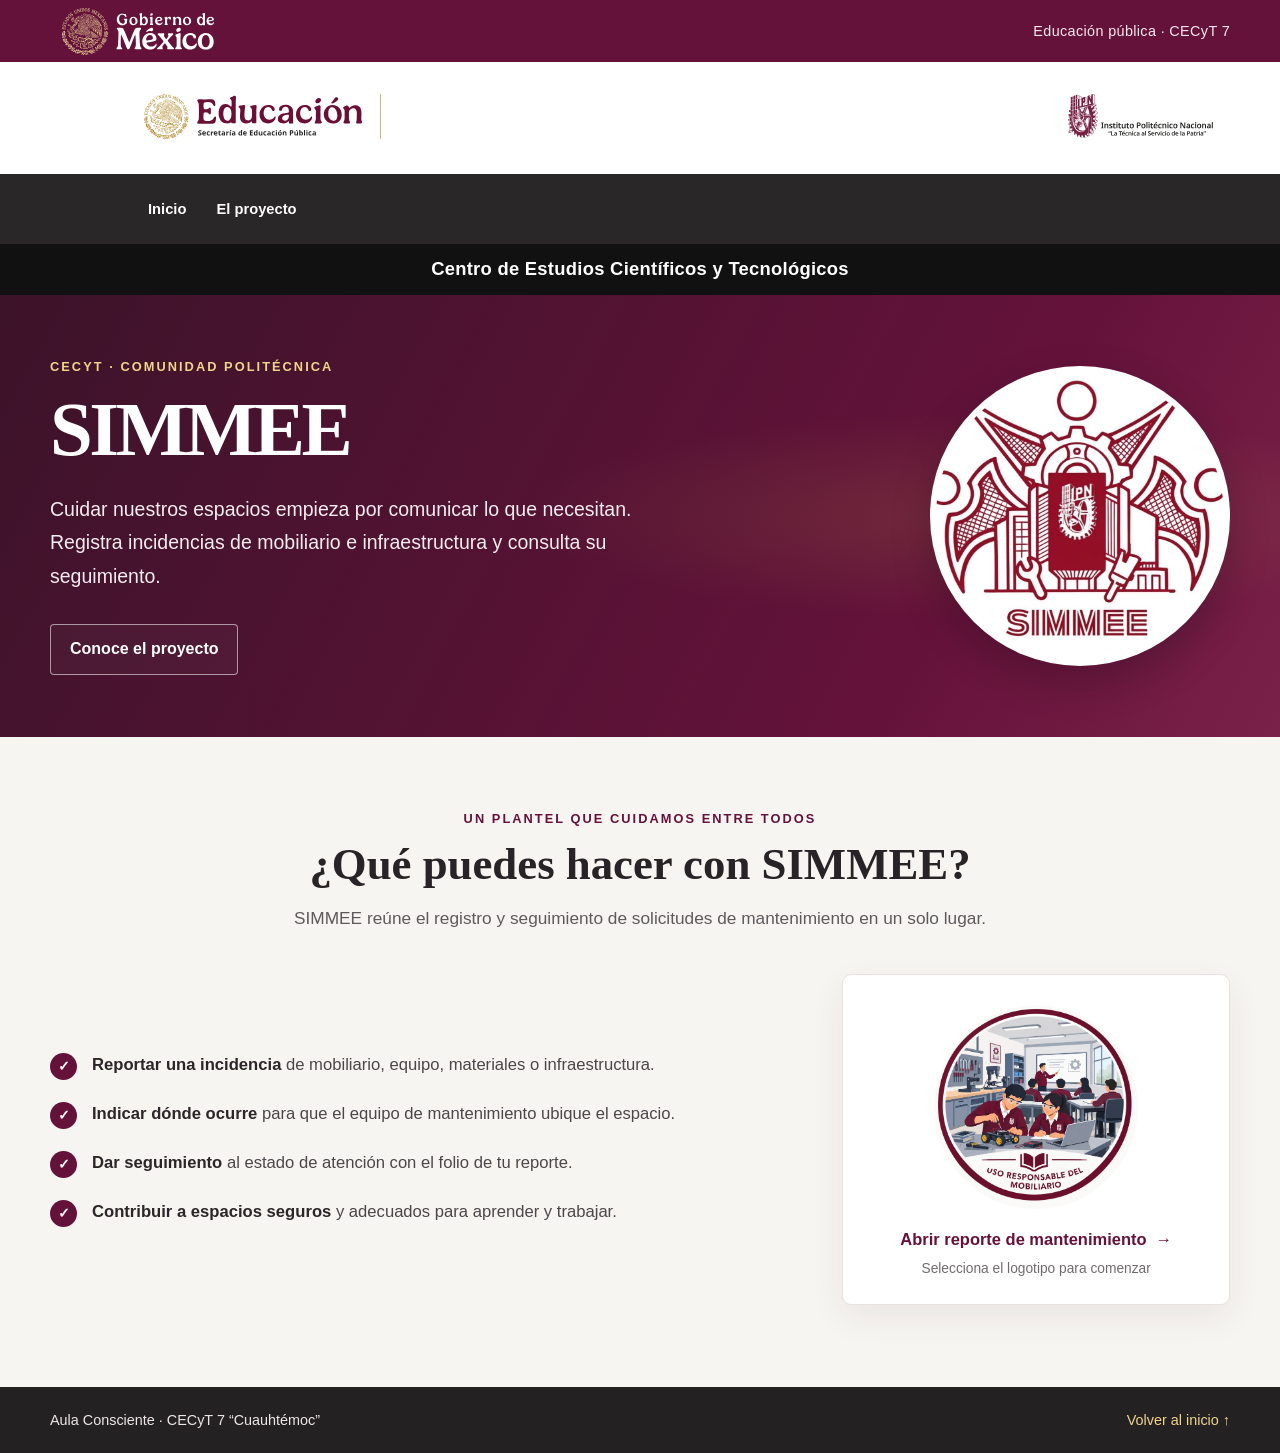
==== index.html @ 8fba6e12 "new name" ====
<!doctype html>
<html lang="es-MX">
<head>
  <meta charset="utf-8">
  <meta name="viewport" content="width=device-width, initial-scale=1">
  <meta name="theme-color" content="#65123a">
  <meta name="description" content="Aula Consciente: reporta y da seguimiento al mantenimiento de los espacios educativos del CECyT 7.">
  <title>SIMMEE | CECyT </title>
  <link rel="stylesheet" href="Estilo.css">
</head>
<body>
  <header id="inicio">
    <div class="barra-gobierno">
      <div class="contenedor barra-gobierno-contenido">
        <img class="logo-gobierno" src="assets/logo_blanco.svg" alt="Gobierno de México">
        <span class="leyenda-gobierno">Educación pública · CECyT 7</span>
      </div>
    </div>

    <div class="identidad">
      <div class="contenedor logos-institucionales">
        <img class="logo-educacion" src="assets/pleca-educacion.svg" alt="Secretaría de Educación Pública">
        <img class="logo-ipn" src="assets/logo-ipn-horizontal.svg" alt="Instituto Politécnico Nacional">
      </div>
    </div>

    <nav class="menu-plantel" aria-label="Navegación principal">
      <div class="contenedor menu-contenido">
        <a class="marca-plantel" href="#inicio" aria-label="Aula Consciente, inicio">
          
        </a>
        <a href="#inicio">Inicio</a>
        <a href="#proyecto">El proyecto</a>
      </div>
    </nav>
    <div class="nombre-plantel">Centro de Estudios Científicos y Tecnológicos</div>
  </header>

  <main>
    <section class="hero-proyecto" aria-labelledby="titulo-proyecto">
      <div class="ancho hero-contenido">
        <div class="hero-texto">
          <p class="sobretitulo">CECyT · Comunidad politécnica</p>
          <h1 id="titulo-proyecto">SIMMEE</h1>
          <p class="hero-descripcion">Cuidar nuestros espacios empieza por comunicar lo que necesitan. Registra incidencias de mobiliario e infraestructura y consulta su seguimiento.</p>
          <div class="hero-acciones">
            <a class="boton boton-contorno" href="#proyecto">Conoce el proyecto</a>
          </div>
        </div>
        <img class="hero-logo" src="WhatsApp Image 2026-09-26 at 5.30.05 PM.jpeg" alt="Logotipo: Uso responsable del mobiliario">
      </div>
    </section>

    <section class="seccion-funciones" id="proyecto" aria-labelledby="titulo-funciones">
      <div class="ancho">
        <div class="encabezado-seccion">
          <p class="sobretitulo sobretitulo-vino">Un plantel que cuidamos entre todos</p>
          <h2 id="titulo-funciones">¿Qué puedes hacer con SIMMEE?</h2>
          <p>SIMMEE reúne el registro y seguimiento de solicitudes de mantenimiento en un solo lugar.</p>
        </div>

        <div class="contenido-funciones">
          <ul class="lista-funciones">
            <li><span class="check" aria-hidden="true">✓</span><span><strong>Reportar una incidencia</strong> de mobiliario, equipo, materiales o infraestructura.</span></li>
            <li><span class="check" aria-hidden="true">✓</span><span><strong>Indicar dónde ocurre</strong> para que el equipo de mantenimiento ubique el espacio.</span></li>
            <li><span class="check" aria-hidden="true">✓</span><span><strong>Dar seguimiento</strong> al estado de atención con el folio de tu reporte.</span></li>
            <li><span class="check" aria-hidden="true">✓</span><span><strong>Contribuir a espacios seguros</strong> y adecuados para aprender y trabajar.</span></li>
          </ul>

          <a class="logo-proyecto-enlace" href="REPORTE%20DE%20MANTENIMIENTO.html" aria-label="Abrir el reporte de mantenimiento. Selecciona el logotipo del proyecto para continuar.">
            <span class="logo-marco"><img class="logo-proyecto" src="assets/logo-uso-responsable-mobiliario.jpeg" alt="Logotipo: Uso responsable del mobiliario, con estudiantes del CECyT 7"></span>
            <span class="logo-enlace-texto">Abrir reporte de mantenimiento <span aria-hidden="true">→</span></span>
            <span class="logo-enlace-ayuda">Selecciona el logotipo para comenzar</span>
          </a>
        </div>
      </div>
    </section>

  </main>

  <footer class="pie-pagina">
    <div class="ancho pie-contenido">
      <span>Aula Consciente · CECyT 7 “Cuauhtémoc”</span>
      <a href="#inicio">Volver al inicio ↑</a>
    </div>
  </footer>
</body>
</html>
---- Estilo.css ----
:root {
  color-scheme: light;
  --vino: #65123a;
  --vino-oscuro: #3c1329;
  --oro: #c9a64a;
  --tinta: #282628;
  --gris: #5e5a5c;
  --fondo: #f7f5f1;
  --ancho: 1180px;
}

* { box-sizing: border-box; }

html { scroll-behavior: smooth; }

body {
  margin: 0;
  color: var(--tinta);
  background: white;
  font-family: "Segoe UI", Arial, sans-serif;
  line-height: 1.55;
}

a { color: inherit; text-decoration: none; }
a:focus-visible { outline: 3px solid var(--oro); outline-offset: 4px; }

.contenedor,
.ancho { width: min(var(--ancho), calc(100% - 48px)); margin-inline: auto; }

.barra-gobierno { background: var(--vino); color: white; }
.barra-gobierno-contenido {
  min-height: 62px;
  display: flex;
  align-items: center;
  justify-content: space-between;
  gap: 24px;
}
.logo-gobierno { display: block; width: 176px; max-height: 47px; object-fit: contain; }
.leyenda-gobierno { color: #f7e9ef; font-size: .9rem; letter-spacing: .025em; }

.identidad { padding-block: 19px; background: #fff; }
.logos-institucionales {
  min-height: 72px;
  display: flex;
  align-items: center;
  justify-content: space-between;
  gap: 36px;
}
.logos-institucionales img { display: block; max-height: 74px; object-fit: contain; }
.logo-educacion { width: min(60%, 420px); }
.logo-ipn { width: min(29%, 190px); }

.menu-plantel { background: #292728; color: white; }
.menu-contenido { min-height: 60px; display: flex; align-items: center; gap: 30px; }
.menu-contenido > a:not(.marca-plantel) { font-size: .92rem; font-weight: 600; transition: color .18s ease; }
.menu-contenido > a:not(.marca-plantel):hover { color: #e7c978; }
.marca-plantel { width: 66px; height: 70px; align-self: flex-start; display: grid; place-items: center; margin-right: 2px; }
.marca-plantel img { width: 64px; height: 64px; object-fit: contain; }
.menu-contenido .enlace-reporte { margin-left: auto; color: #f0d58c; }
.enlace-reporte span { padding-left: 5px; font-size: 1.08em; }
.nombre-plantel {
  padding: 11px 20px;
  color: white;
  background: #121112;
  text-align: center;
  font-size: clamp(.94rem, 1.7vw, 1.15rem);
  font-weight: 600;
  letter-spacing: .015em;
}

.hero-proyecto {
  min-height: 430px;
  overflow: hidden;
  color: white;
  background:
    radial-gradient(ellipse at 77% 50%, rgba(201,166,74,.16), transparent 33%),
    linear-gradient(118deg, var(--vino-oscuro), var(--vino) 73%, #7a2149);
}
.hero-contenido { min-height: 430px; display: flex; align-items: center; justify-content: space-between; gap: 48px; padding-block: 62px; }
.hero-texto { max-width: 720px; }
.sobretitulo { margin: 0 0 14px; color: #f0d58c; font-size: .8rem; font-weight: 800; letter-spacing: .16em; text-transform: uppercase; }
.hero-contenido h1 { margin: 0; font-family: Georgia, "Times New Roman", serif; font-size: clamp(3rem, 6vw, 5.4rem); font-weight: 600; letter-spacing: -.045em; line-height: 1.04; }
.hero-descripcion { max-width: 640px; margin: 23px 0 0; color: #f6edf0; font-size: clamp(1.05rem, 2vw, 1.22rem); line-height: 1.7; }
.hero-acciones { display: flex; flex-wrap: wrap; gap: 13px; margin-top: 31px; }
.boton { min-height: 48px; display: inline-flex; align-items: center; justify-content: center; gap: 12px; padding: 12px 19px; border: 1px solid transparent; border-radius: 4px; font-weight: 750; transition: transform .18s ease, background-color .18s ease, box-shadow .18s ease; }
.boton:hover { transform: translateY(-2px); }
.boton-dorado { color: #342718; background: #e5c673; box-shadow: 0 7px 18px rgba(20,8,16,.17); }
.boton-dorado:hover { background: #f0d58c; }
.boton-contorno { color: white; border-color: rgba(255,255,255,.55); background: rgba(255,255,255,.03); }
.boton-contorno:hover { background: rgba(255,255,255,.12); }

.hero-logo { display: block; width: clamp(210px, 24vw, 300px); aspect-ratio: 1; flex: 0 0 auto; border: 6px solid rgba(255,255,255,.9); border-radius: 50%; background: white; object-fit: cover; box-shadow: 0 16px 38px rgba(20,8,16,.26); }

.seccion-funciones { padding: 72px 0 82px; background: var(--fondo); }
.encabezado-seccion { max-width: 800px; margin: 0 auto 42px; text-align: center; }
.sobretitulo-vino { margin-bottom: 10px; color: var(--vino); }
.encabezado-seccion h2 { margin: 0; color: #272326; font-family: Georgia, "Times New Roman", serif; font-size: clamp(2rem, 3.5vw, 2.8rem); font-weight: 600; line-height: 1.18; }
.encabezado-seccion > p:last-child { margin: 14px 0 0; color: var(--gris); font-size: 1.08rem; }
.contenido-funciones { display: grid; grid-template-columns: minmax(0, 1.45fr) minmax(280px, .8fr); align-items: center; gap: clamp(34px, 7vw, 92px); }
.lista-funciones { display: grid; gap: 21px; margin: 0; padding: 0; list-style: none; }
.lista-funciones li { display: flex; align-items: flex-start; gap: 15px; color: #4b4649; font-size: 1.04rem; line-height: 1.58; }
.lista-funciones strong { color: #2c2529; }
.check { width: 27px; height: 27px; flex: 0 0 27px; display: inline-grid; place-items: center; margin-top: 1px; border-radius: 50%; color: white; background: var(--vino); font-size: .88rem; font-weight: 800; }

.logo-proyecto-enlace { display: flex; flex-direction: column; align-items: center; padding: 30px 25px 25px; border: 1px solid #e8e0e1; border-radius: 9px; background: white; box-shadow: 0 12px 34px rgba(46,24,36,.07); text-align: center; transition: transform .22s ease, box-shadow .22s ease, border-color .22s ease; }
.logo-proyecto-enlace:hover { transform: translateY(-5px); border-color: #d7c388; box-shadow: 0 18px 42px rgba(46,24,36,.13); }
.logo-marco { width: 204px; aspect-ratio: 1; display: grid; place-items: center; overflow: hidden; margin-bottom: 18px; border-radius: 50%; }
.logo-proyecto { display: block; width: 100%; height: 100%; border-radius: 50%; object-fit: cover; }
.logo-enlace-texto { display: flex; align-items: center; gap: 9px; color: var(--vino); font-size: 1.03rem; font-weight: 800; }
.logo-proyecto-enlace:hover .logo-enlace-texto span { transform: translateX(4px); }
.logo-enlace-texto span { transition: transform .18s ease; }
.logo-enlace-ayuda { margin-top: 5px; color: #716b6d; font-size: .86rem; }

.pie-pagina { color: #ece6e8; background: #242123; }
.pie-contenido { min-height: 66px; display: flex; align-items: center; justify-content: space-between; gap: 20px; font-size: .9rem; }
.pie-contenido a { color: #f0d58c; }
.pie-contenido a:hover { text-decoration: underline; }

@media (max-width: 760px) {
  .contenedor, .ancho { width: min(var(--ancho), calc(100% - 36px)); }
  .barra-gobierno-contenido { min-height: 56px; }
  .logo-gobierno { width: 145px; }
  .leyenda-gobierno { font-size: .76rem; text-align: right; }
  .logos-institucionales { min-height: 64px; gap: 24px; }
  .logos-institucionales img { max-height: 59px; }
  .logo-educacion { width: min(64%, 370px); }
  .logo-ipn { width: min(28%, 145px); }
  .menu-contenido { min-height: 56px; flex-wrap: wrap; gap: 15px 20px; padding-bottom: 11px; }
  .marca-plantel { width: 53px; height: 57px; }
  .marca-plantel img { width: 51px; height: 51px; }
  .menu-contenido > a:not(.marca-plantel) { font-size: .85rem; }
  .menu-contenido .enlace-reporte { margin-left: 0; }
  .hero-contenido { min-height: auto; padding-block: 57px; }
  .hero-logo { width: clamp(170px, 24vw, 230px); }
  .seccion-funciones { padding: 58px 0 65px; }
  .contenido-funciones { grid-template-columns: minmax(0, 1fr) minmax(210px, .75fr); gap: 24px; }
  .logo-proyecto-enlace { padding: 25px 16px 20px; }
  .logo-marco { width: 184px; }
}

@media (max-width: 560px) {
  .contenedor, .ancho { width: calc(100% - 32px); }
  .leyenda-gobierno { max-width: 145px; line-height: 1.3; }
  .logos-institucionales { align-items: center; gap: 12px; }
  .logos-institucionales img { max-height: 48px; }
  .menu-contenido { gap: 10px 15px; }
  .menu-contenido > a:not(.marca-plantel) { font-size: .8rem; }
  .nombre-plantel { padding-inline: 14px; }
  .hero-contenido { align-items: stretch; flex-direction: column; padding-block: 49px; }
  .hero-contenido h1 { font-size: clamp(2.8rem, 14vw, 4rem); }
  .hero-descripcion { font-size: 1.02rem; }
  .hero-logo { width: min(64vw, 220px); align-self: center; }
  .hero-acciones { align-items: stretch; flex-direction: column; }
  .boton { width: 100%; }
  .encabezado-seccion { margin-bottom: 31px; text-align: left; }
  .contenido-funciones { grid-template-columns: 1fr; }
  .logo-proyecto-enlace { max-width: 330px; width: 100%; justify-self: center; }
  .pie-contenido { align-items: flex-start; flex-direction: column; justify-content: center; padding-block: 17px; }
}

@media (prefers-reduced-motion: reduce) {
  *, *::before, *::after { scroll-behavior: auto !important; transition-duration: .01ms !important; }
}
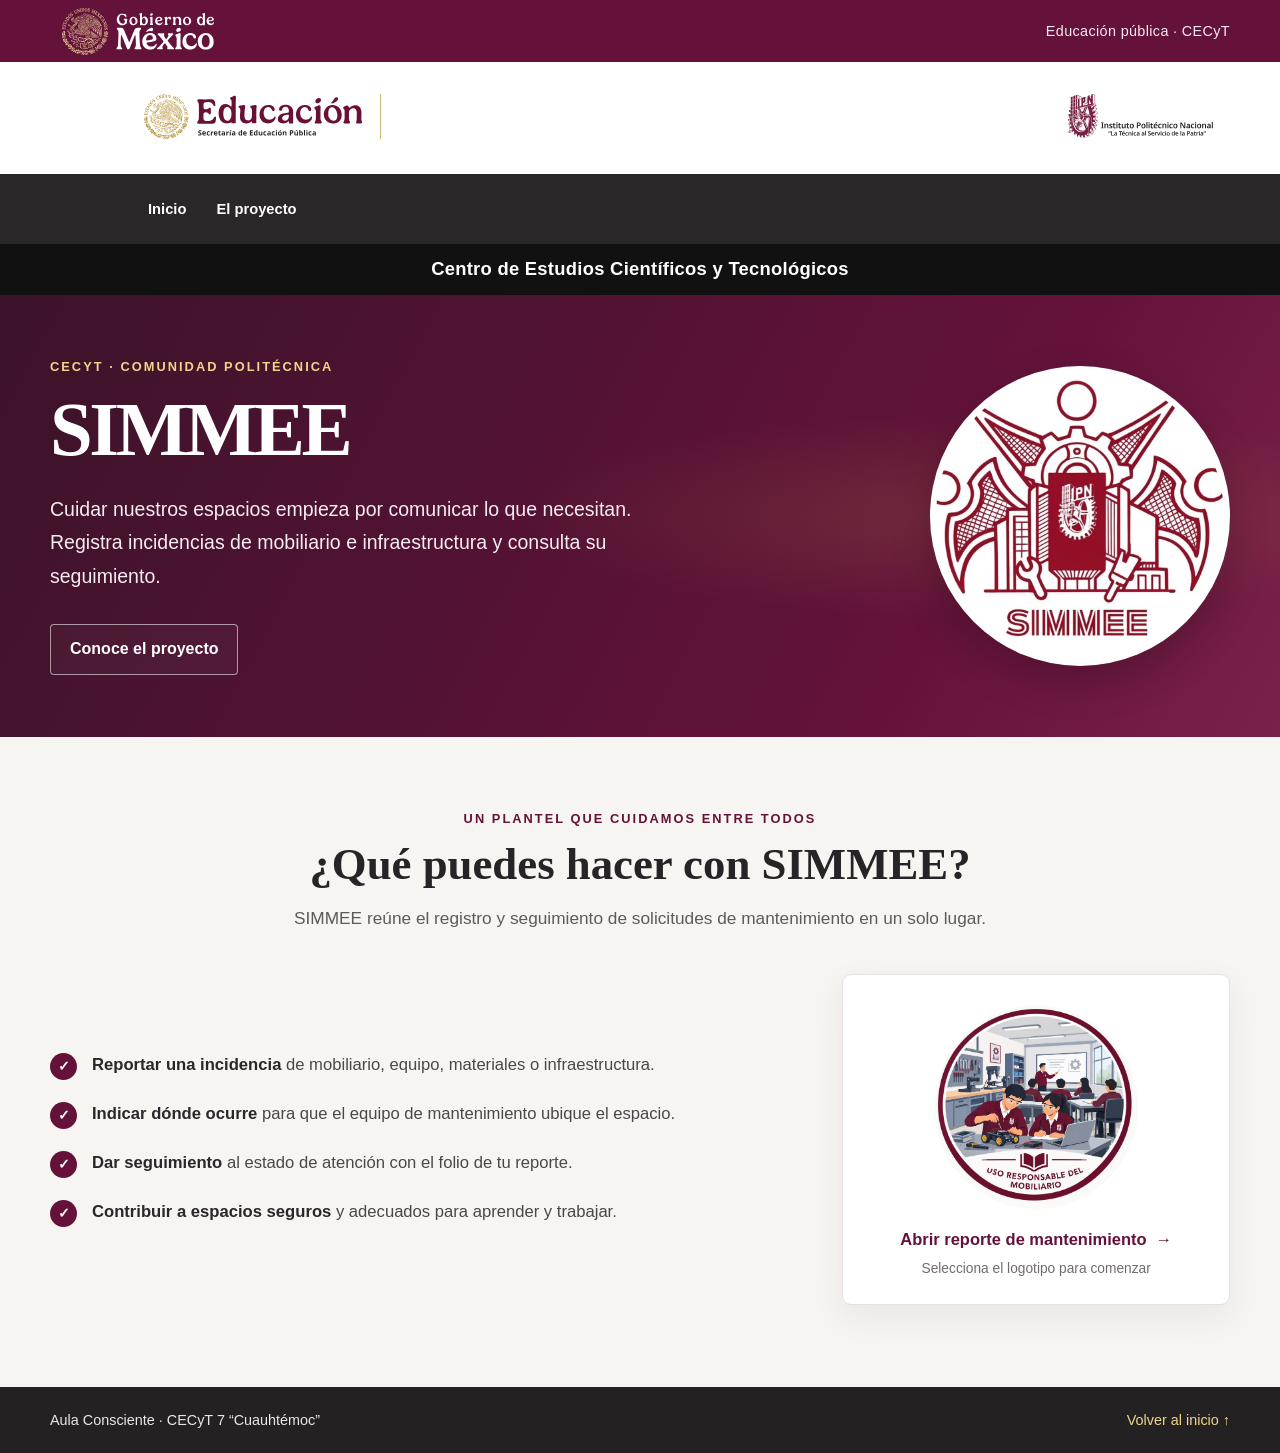
==== commit 87dc763a: "Update index.html" ====
--- a/index.html
+++ b/index.html
@@ -13,7 +13,7 @@
     <div class="barra-gobierno">
       <div class="contenedor barra-gobierno-contenido">
         <img class="logo-gobierno" src="assets/logo_blanco.svg" alt="Gobierno de México">
-        <span class="leyenda-gobierno">Educación pública · CECyT 7</span>
+        <span class="leyenda-gobierno">Educación pública · CECyT </span>
       </div>
     </div>
 
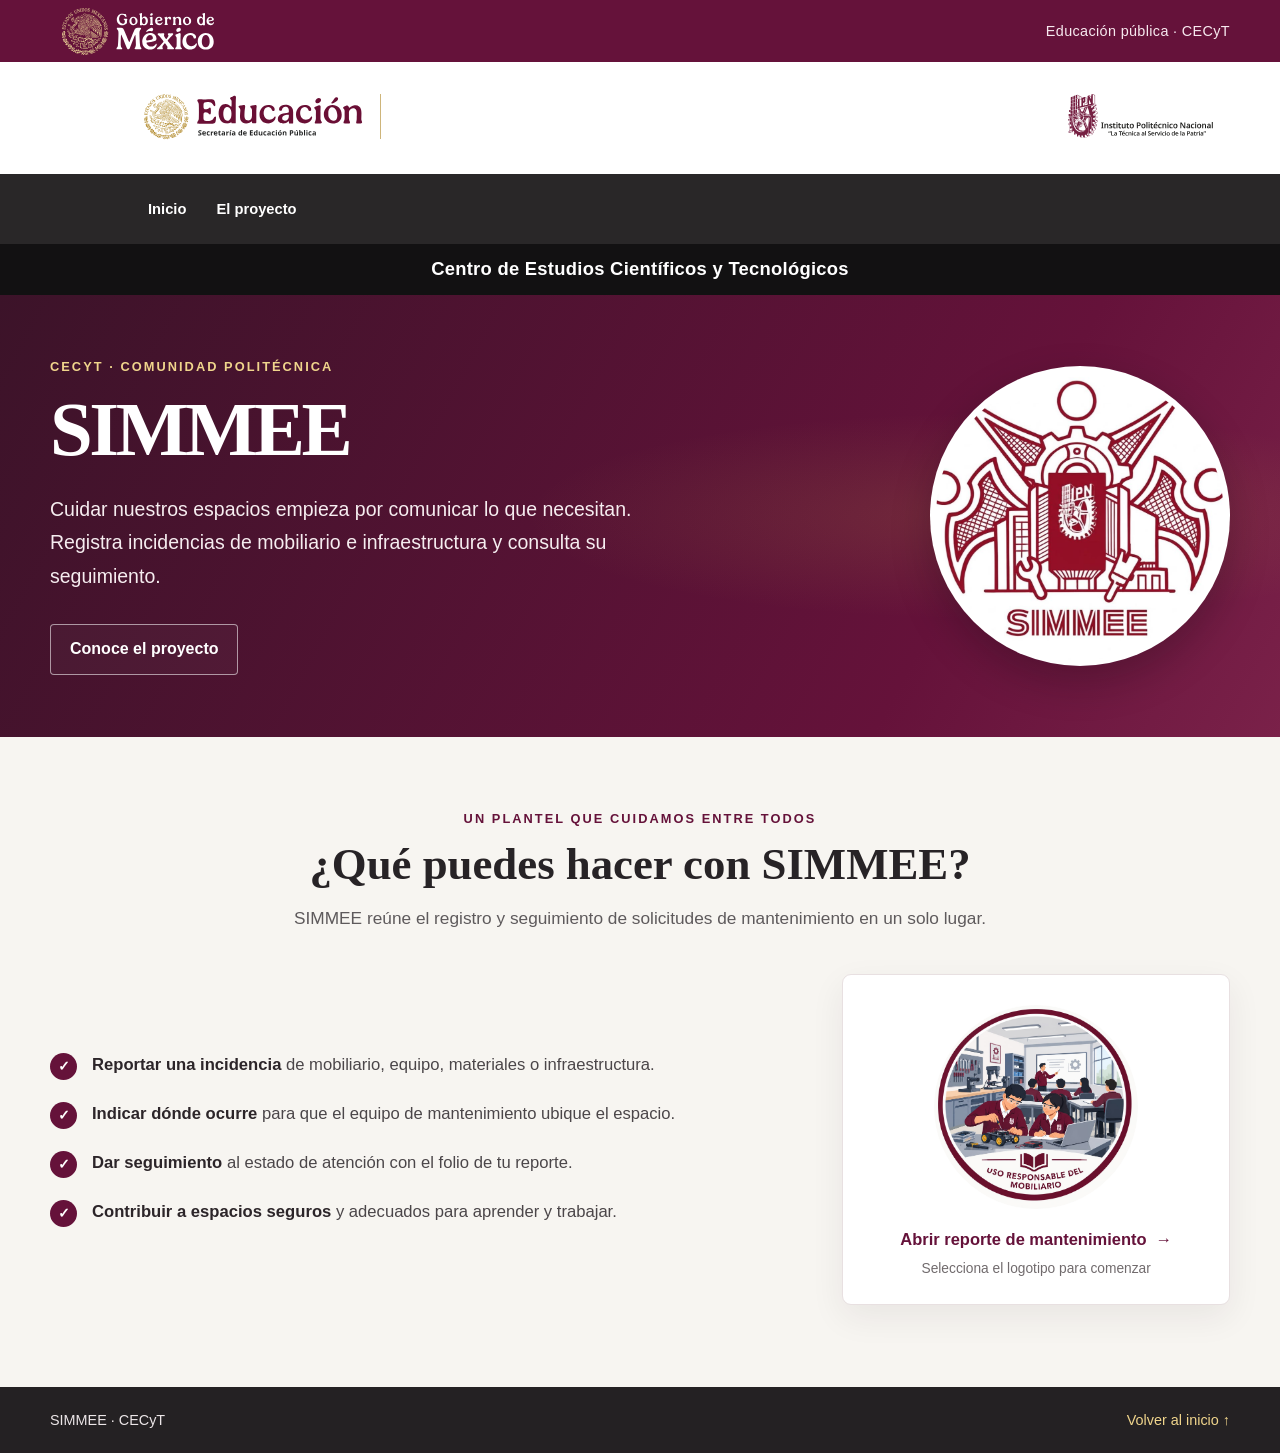
==== commit a4e47833: "Update footer text in index.html" ====
--- a/index.html
+++ b/index.html
@@ -80,7 +80,7 @@
 
   <footer class="pie-pagina">
     <div class="ancho pie-contenido">
-      <span>Aula Consciente · CECyT 7 “Cuauhtémoc”</span>
+      <span>SIMMEE · CECyT </span>
       <a href="#inicio">Volver al inicio ↑</a>
     </div>
   </footer>
